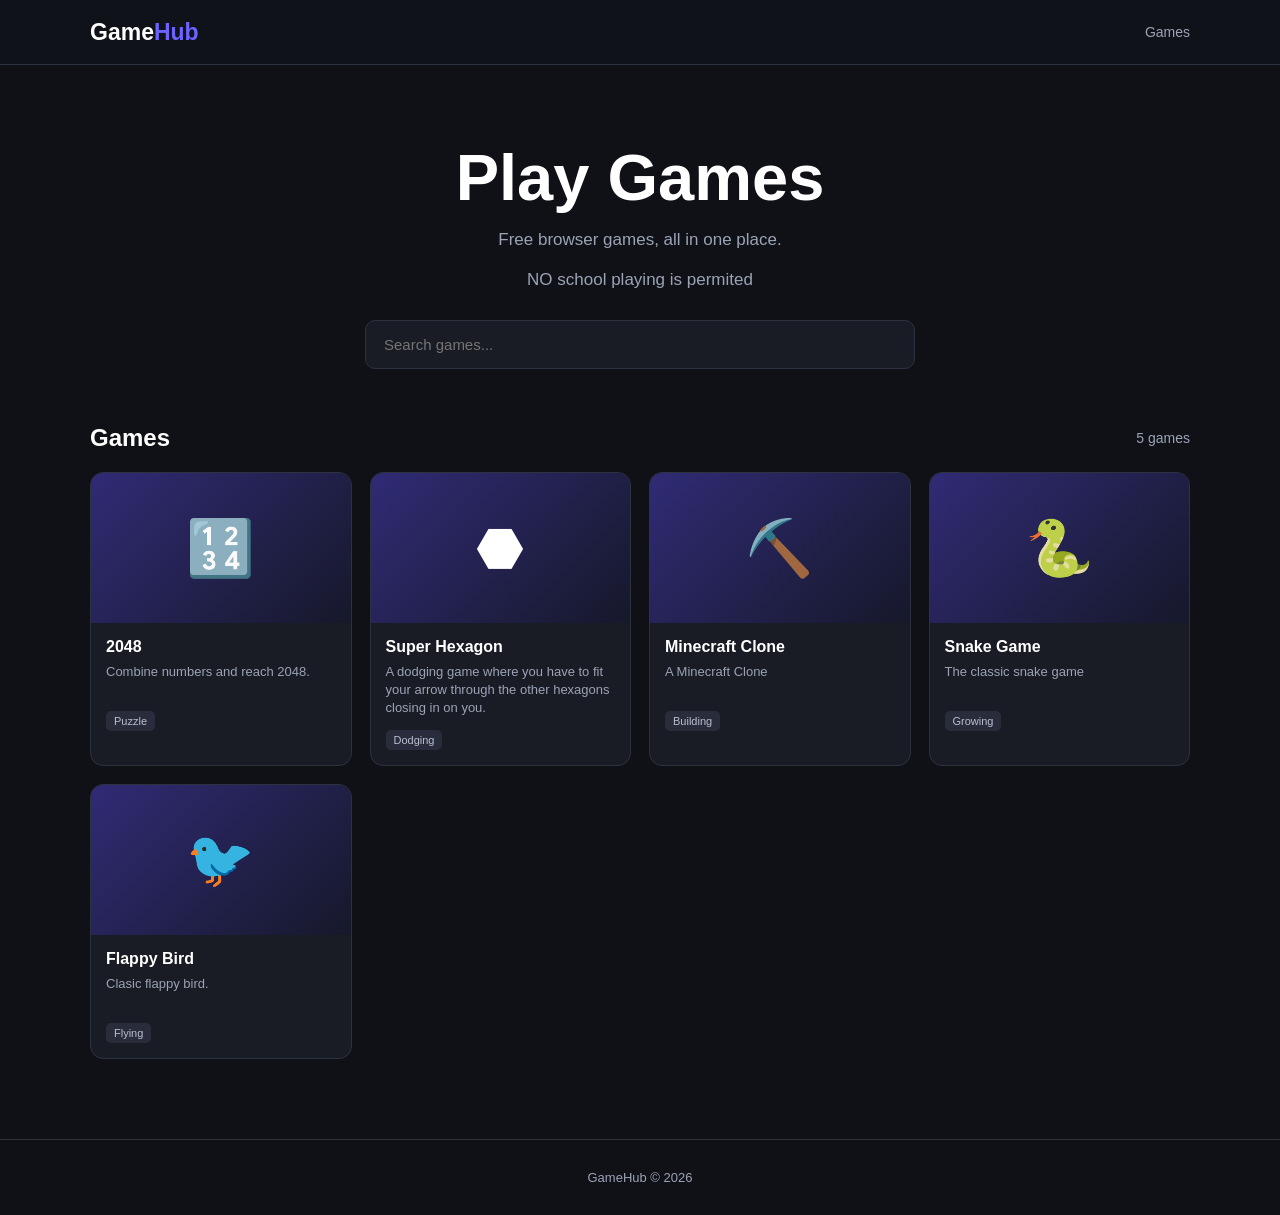
==== index.html @ d0a31885 "Update index.html" ====
<!DOCTYPE html>
<html lang="en">
<head>
    <meta charset="UTF-8">
    <meta name="viewport" content="width=device-width, initial-scale=1.0">
        <link rel="icon" type="image/png" href="favicon.png">

    <title>GameHub | unblocked home</title>

    <link rel="stylesheet" href="./style.css">
</head>

<body>

    <header>
        <div class="header-inner">
            <a href="#" class="logo">
                Game<span>Hub</span>
            </a>

            <nav>
                <a href="#games">Games</a>
            </nav>
        </div>
    </header>


    <main>

        <section class="hero">
            <h1>Play Games</h1>

            <p>
                Free browser games, all in one place.
        </br>
        </br>
                NO school playing is permited
            </p>

            <input
                id="searchInput"
                type="search"
                placeholder="Search games..."
            >
        </section>


        <section id="games" class="games-section">

            <div class="section-title">
                <h2>Games</h2>

                <span id="gameCount">
                    4 games
                </span>
            </div>


            <div id="gamesGrid" class="games-grid">
                <p class="loading">
                    Loading games...
                </p>
            </div>


            <div id="noResults" class="no-results hidden">
                <h3>No games found</h3>

                <p>
                    Try another search.
                </p>
            </div>

        </section>

    </main>


    <footer id="about">
        <p>
            GameHub © 2026
        </p>
    </footer>


    <!-- Game player -->

    <div id="gameModal" class="modal hidden">

        <div
            id="modalBackdrop"
            class="modal-backdrop"
        ></div>


        <div class="game-window">

            <div class="game-toolbar">

                <h2 id="modalTitle">
                    Game
                </h2>


                <div class="toolbar-buttons">

                    <button
                        id="fullscreenButton"
                        title="Fullscreen"
                    >
                        ⛶
                    </button>


                    <button
                        id="closeButton"
                        title="Close"
                    >
                        ×
                    </button>

                </div>

            </div>


            <div
                id="iframeContainer"
                class="iframe-container"
            >

                <iframe
                    id="gameFrame"
                    title="Game"
                    allowfullscreen
                ></iframe>

            </div>

        </div>

    </div>


    <script src="./app.js"></script>

</body>
</html>
---- style.css ----
* {
    box-sizing: border-box;
    margin: 0;
    padding: 0;
}

:root {
    --background: #0f1117;
    --card: #191c25;
    --card-hover: #222633;
    --border: #2d3240;
    --text: #ffffff;
    --muted: #9ba3b5;
    --purple: #6c63ff;
}

body {
    min-height: 100vh;

    background: var(--background);
    color: var(--text);

    font-family: Arial, Helvetica, sans-serif;
}


/* HEADER */

header {
    height: 65px;

    border-bottom: 1px solid var(--border);

    background: #101219;
}

.header-inner {
    width: min(1100px, calc(100% - 30px));

    height: 100%;

    margin: auto;

    display: flex;

    align-items: center;

    justify-content: space-between;
}

.logo {
    color: white;

    text-decoration: none;

    font-size: 23px;

    font-weight: bold;
}

.logo span {
    color: var(--purple);
}

nav {
    display: flex;

    gap: 25px;
}

nav a {
    color: var(--muted);

    text-decoration: none;

    font-size: 14px;
}

nav a:hover {
    color: white;
}


/* HERO */

.hero {
    width: min(900px, calc(100% - 30px));

    margin: auto;

    padding: 75px 0 55px;

    text-align: center;
}

.hero h1 {
    font-size: clamp(40px, 7vw, 65px);

    margin-bottom: 15px;
}

.hero p {
    color: var(--muted);

    font-size: 17px;

    margin-bottom: 30px;
}

#searchInput {
    width: min(550px, 100%);

    padding: 15px 18px;

    border: 1px solid var(--border);

    border-radius: 10px;

    outline: none;

    background: var(--card);

    color: white;

    font-size: 15px;
}

#searchInput:focus {
    border-color: var(--purple);

    box-shadow:
        0 0 0 3px
        rgba(108, 99, 255, 0.15);
}


/* GAMES */

.games-section {
    width: min(1100px, calc(100% - 30px));

    margin: auto;

    padding-bottom: 80px;
}

.section-title {
    display: flex;

    align-items: center;

    justify-content: space-between;

    margin-bottom: 20px;
}

.section-title h2 {
    font-size: 24px;
}

.section-title span {
    color: var(--muted);

    font-size: 14px;
}


/* GAME GRID */

.games-grid {
    display: grid;

    grid-template-columns:
        repeat(4, 1fr);

    gap: 18px;
}


/* GAME CARD */

.game-card {
    overflow: hidden;

    border: 1px solid var(--border);

    border-radius: 13px;

    background: var(--card);

    cursor: pointer;

    transition:
        transform 0.2s,
        background 0.2s,
        border-color 0.2s;
}

.game-card:hover {
    transform: translateY(-4px);

    background: var(--card-hover);

    border-color: #444b5c;
}


.game-thumbnail {
    height: 150px;

    display: flex;

    align-items: center;

    justify-content: center;

    background:
        linear-gradient(
            135deg,
            #302b75,
            #16182a
        );
}

.game-thumbnail img {
    width: 100%;
    height: 100%;

    object-fit: cover;
}

.game-icon {
    font-size: 55px;
}


.game-info {
    padding: 15px;
}

.game-info h3 {
    font-size: 16px;

    margin-bottom: 7px;
}

.game-info p {
    color: var(--muted);

    font-size: 13px;

    line-height: 1.4;

    min-height: 36px;
}


.tag {
    display: inline-block;

    margin-top: 12px;

    padding: 4px 8px;

    border-radius: 5px;

    background: #292d3b;

    color: #b8bfd0;

    font-size: 11px;
}


/* LOADING */

.loading {
    grid-column: 1 / -1;

    text-align: center;

    color: var(--muted);

    padding: 50px;
}

.no-results {
    text-align: center;

    padding: 60px 20px;

    color: var(--muted);
}

.no-results h3 {
    color: white;

    margin-bottom: 8px;
}

.hidden {
    display: none !important;
}


/* MODAL */

.modal {
    position: fixed;

    inset: 0;

    z-index: 1000;

    display: flex;

    align-items: center;

    justify-content: center;

    padding: 15px;
}

.modal-backdrop {
    position: absolute;

    inset: 0;

    background: rgba(0, 0, 0, 0.85);
}

.game-window {
    position: relative;

    z-index: 1;

    width: min(1200px, 100%);

    height: min(800px, 92vh);

    overflow: hidden;

    display: flex;

    flex-direction: column;

    border: 1px solid var(--border);

    border-radius: 12px;

    background: black;
}

.game-toolbar {
    height: 52px;

    flex-shrink: 0;

    display: flex;

    align-items: center;

    justify-content: space-between;

    padding: 0 10px 0 17px;

    background: var(--card);

    border-bottom: 1px solid var(--border);
}

.game-toolbar h2 {
    font-size: 15px;
}

.toolbar-buttons {
    display: flex;

    gap: 6px;
}

.toolbar-buttons button {
    width: 35px;
    height: 35px;

    border: none;

    border-radius: 7px;

    background: #292d39;

    color: white;

    cursor: pointer;

    font-size: 20px;
}

.toolbar-buttons button:hover {
    background: #3a3f4e;
}

.iframe-container {
    flex: 1;

    min-height: 0;
}

#gameFrame {
    width: 100%;
    height: 100%;

    display: block;

    border: none;

    background: white;
}


/* FOOTER */

footer {
    padding: 30px;

    border-top: 1px solid var(--border);

    text-align: center;

    color: var(--muted);

    font-size: 13px;
}


/* RESPONSIVE */

@media (max-width: 850px) {

    .games-grid {
        grid-template-columns:
            repeat(3, 1fr);
    }

}

@media (max-width: 600px) {

    .games-grid {
        grid-template-columns:
            repeat(2, 1fr);

        gap: 12px;
    }

    .game-thumbnail {
        height: 120px;
    }

}

@media (max-width: 400px) {

    .games-grid {
        grid-template-columns: 1fr;
    }

}
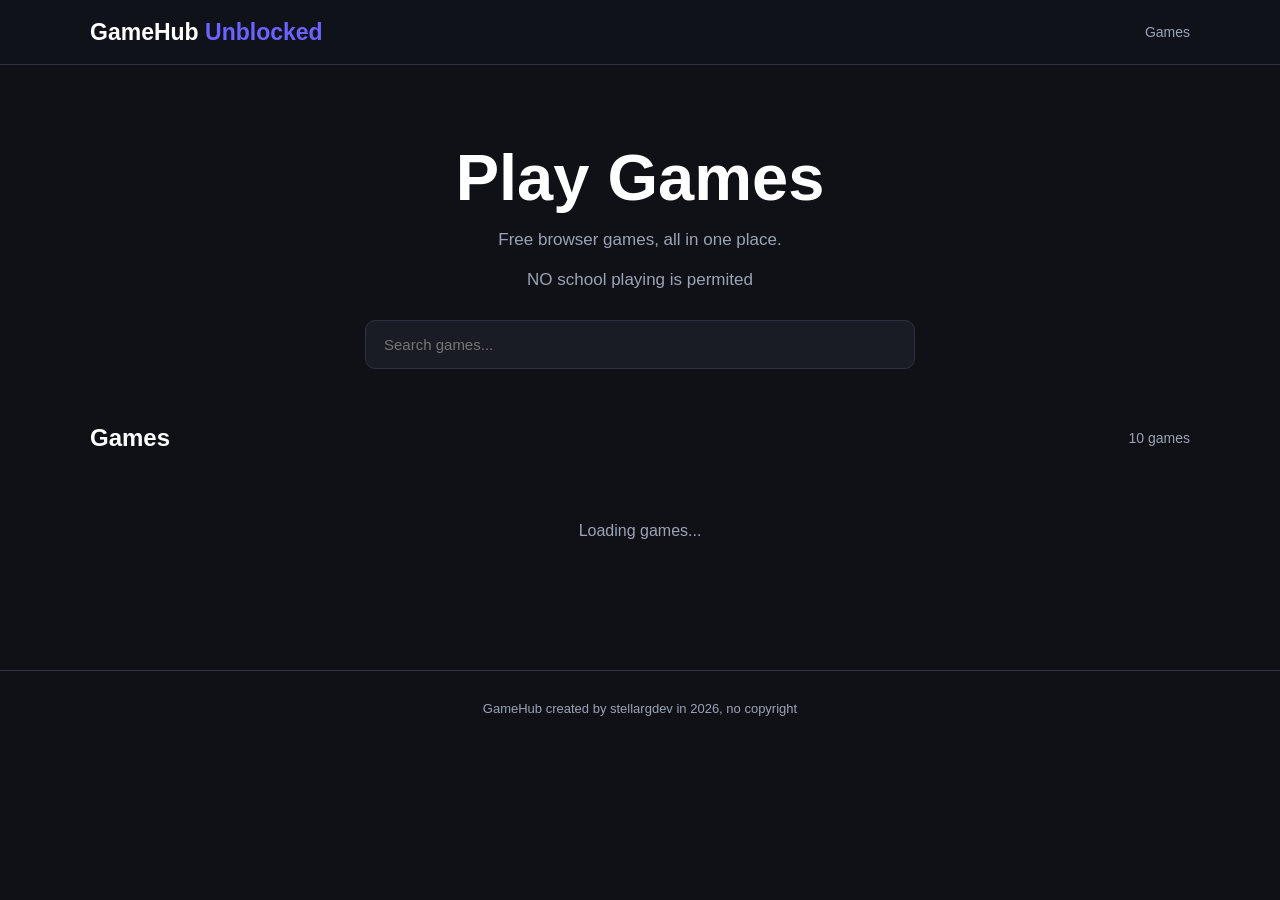
==== commit 35ff9bab: "Update index.html" ====
--- a/index.html
+++ b/index.html
@@ -15,7 +15,7 @@
     <header>
         <div class="header-inner">
             <a href="#" class="logo">
-                Game<span>Hub</span>
+                GameHub<span> Unblocked</span>
             </a>
 
             <nav>
@@ -51,7 +51,7 @@
                 <h2>Games</h2>
 
                 <span id="gameCount">
-                    4 games
+                     10 games
                 </span>
             </div>
 
@@ -78,7 +78,7 @@
 
     <footer id="about">
         <p>
-            GameHub © 2026
+            GameHub created by stellargdev in 2026, no copyright
         </p>
     </footer>
 
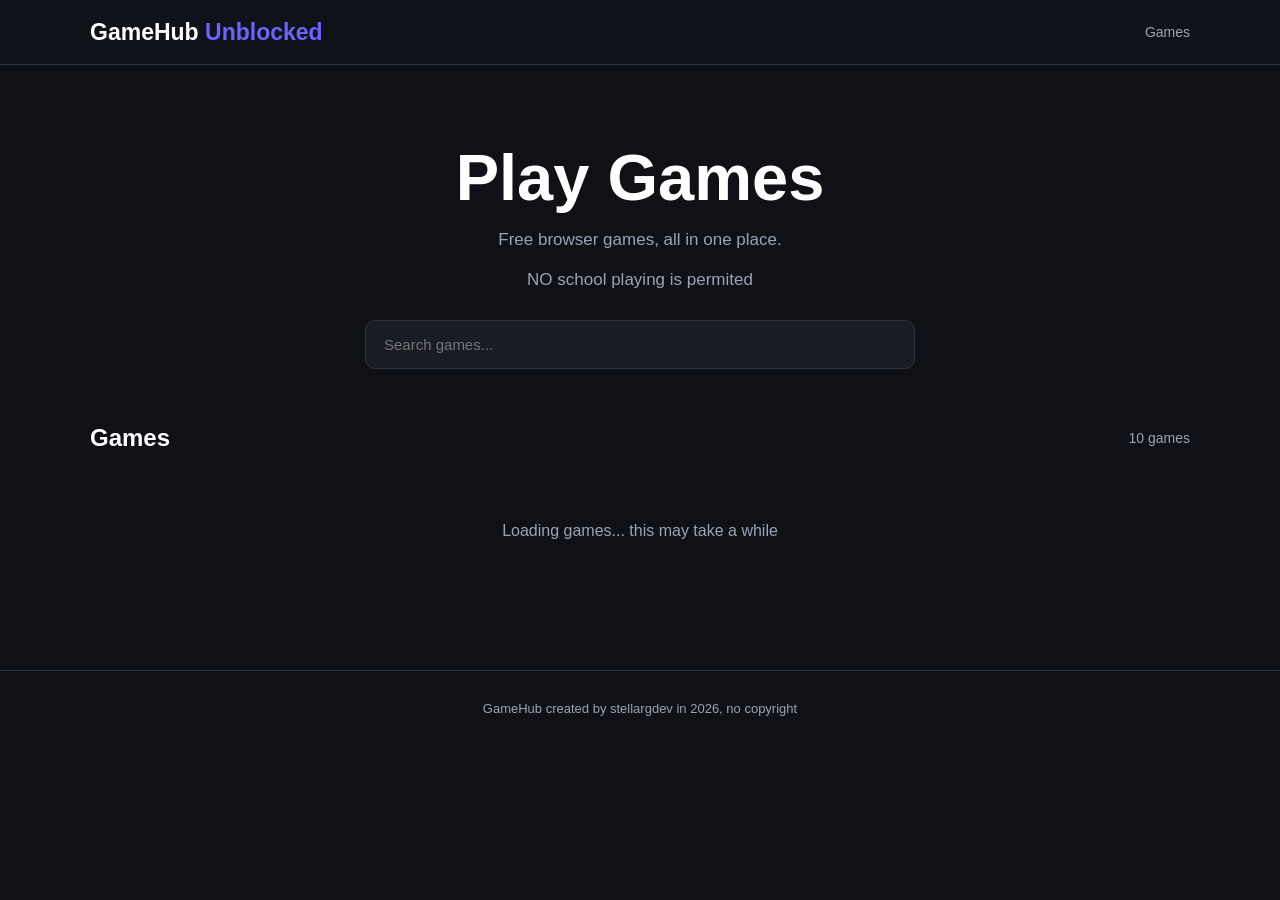
==== commit fb43906b: "Update index.html Updated loading message to indicate potential delay." ====
--- a/index.html
+++ b/index.html
@@ -5,7 +5,7 @@
     <meta name="viewport" content="width=device-width, initial-scale=1.0">
         <link rel="icon" type="image/png" href="favicon.png">
 
-    <title>GameHub | unblocked home</title>
+    <title>GameHub | unblocked games</title>
 
     <link rel="stylesheet" href="./style.css">
 </head>
@@ -58,10 +58,9 @@
 
             <div id="gamesGrid" class="games-grid">
                 <p class="loading">
-                    Loading games...
+                    Loading games... this may take a while
                 </p>
             </div>
-
 
             <div id="noResults" class="no-results hidden">
                 <h3>No games found</h3>
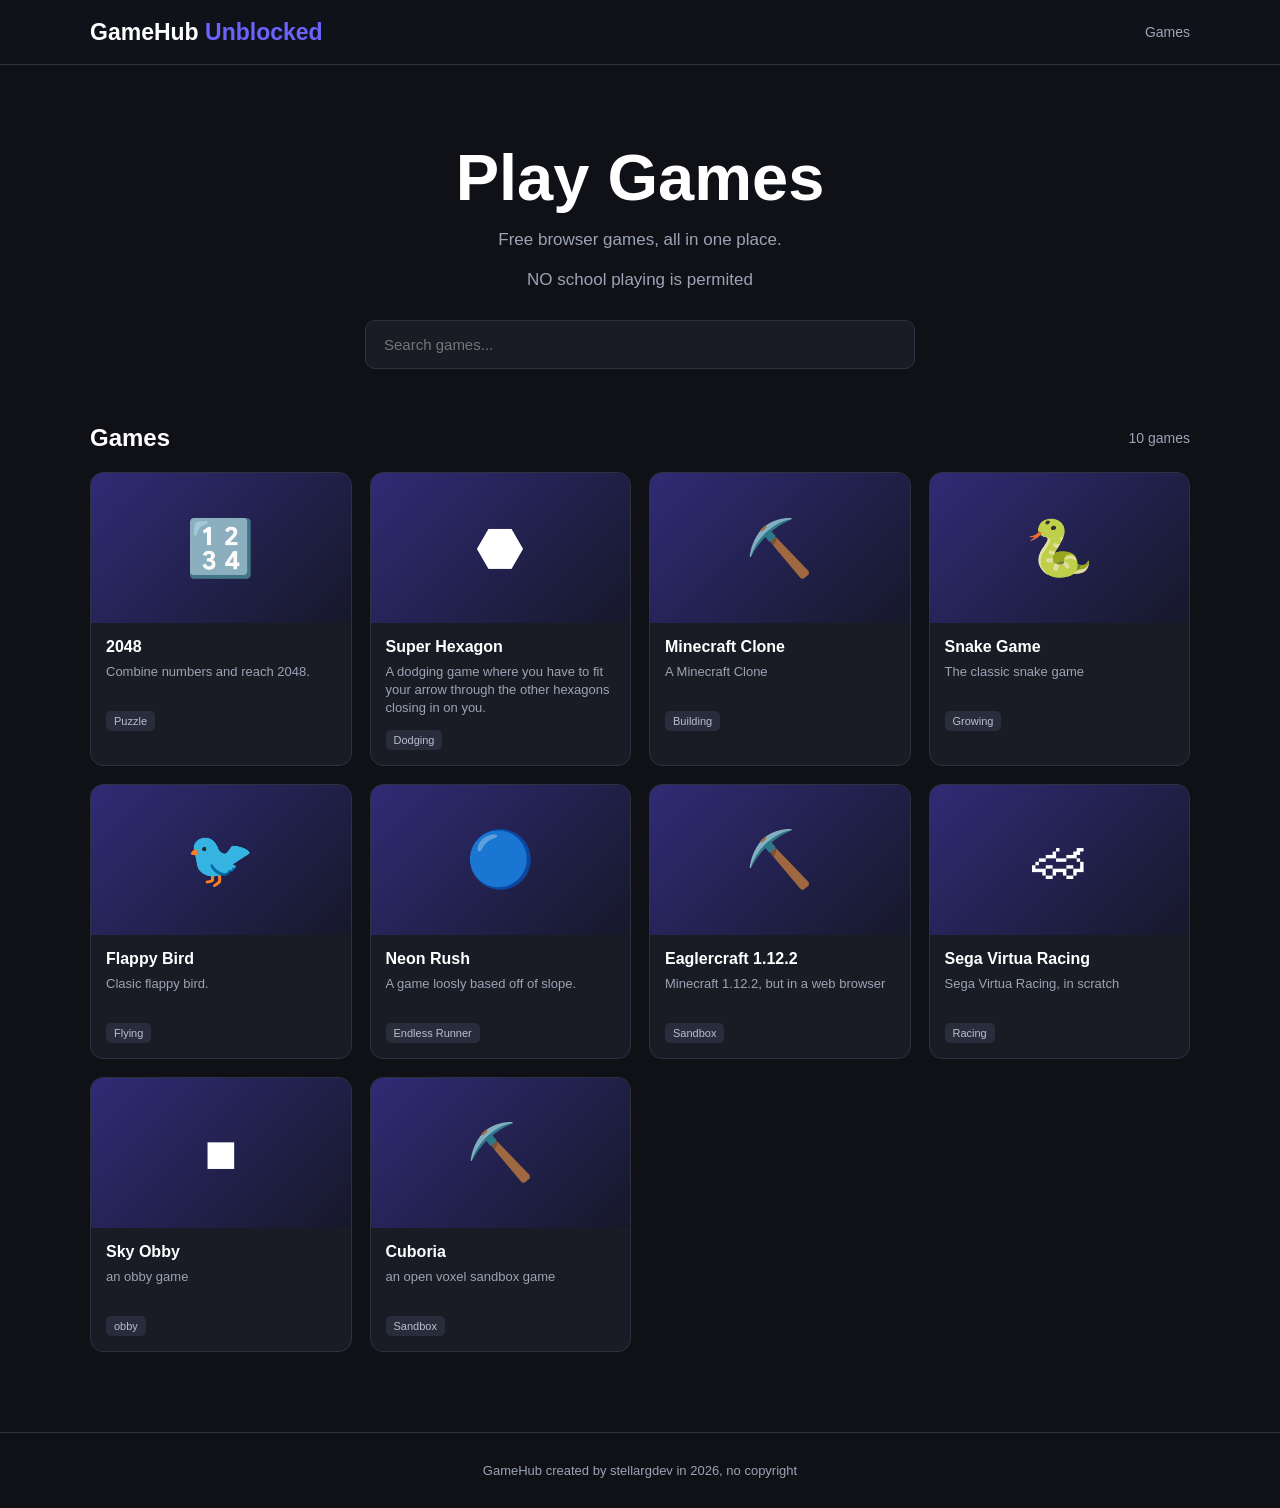
==== commit d8c557cb: "Update index.html" ====
--- a/index.html
+++ b/index.html
@@ -58,7 +58,7 @@
 
             <div id="gamesGrid" class="games-grid">
                 <p class="loading">
-                    Loading games... this may take a while
+                    Loading games...
                 </p>
             </div>
 
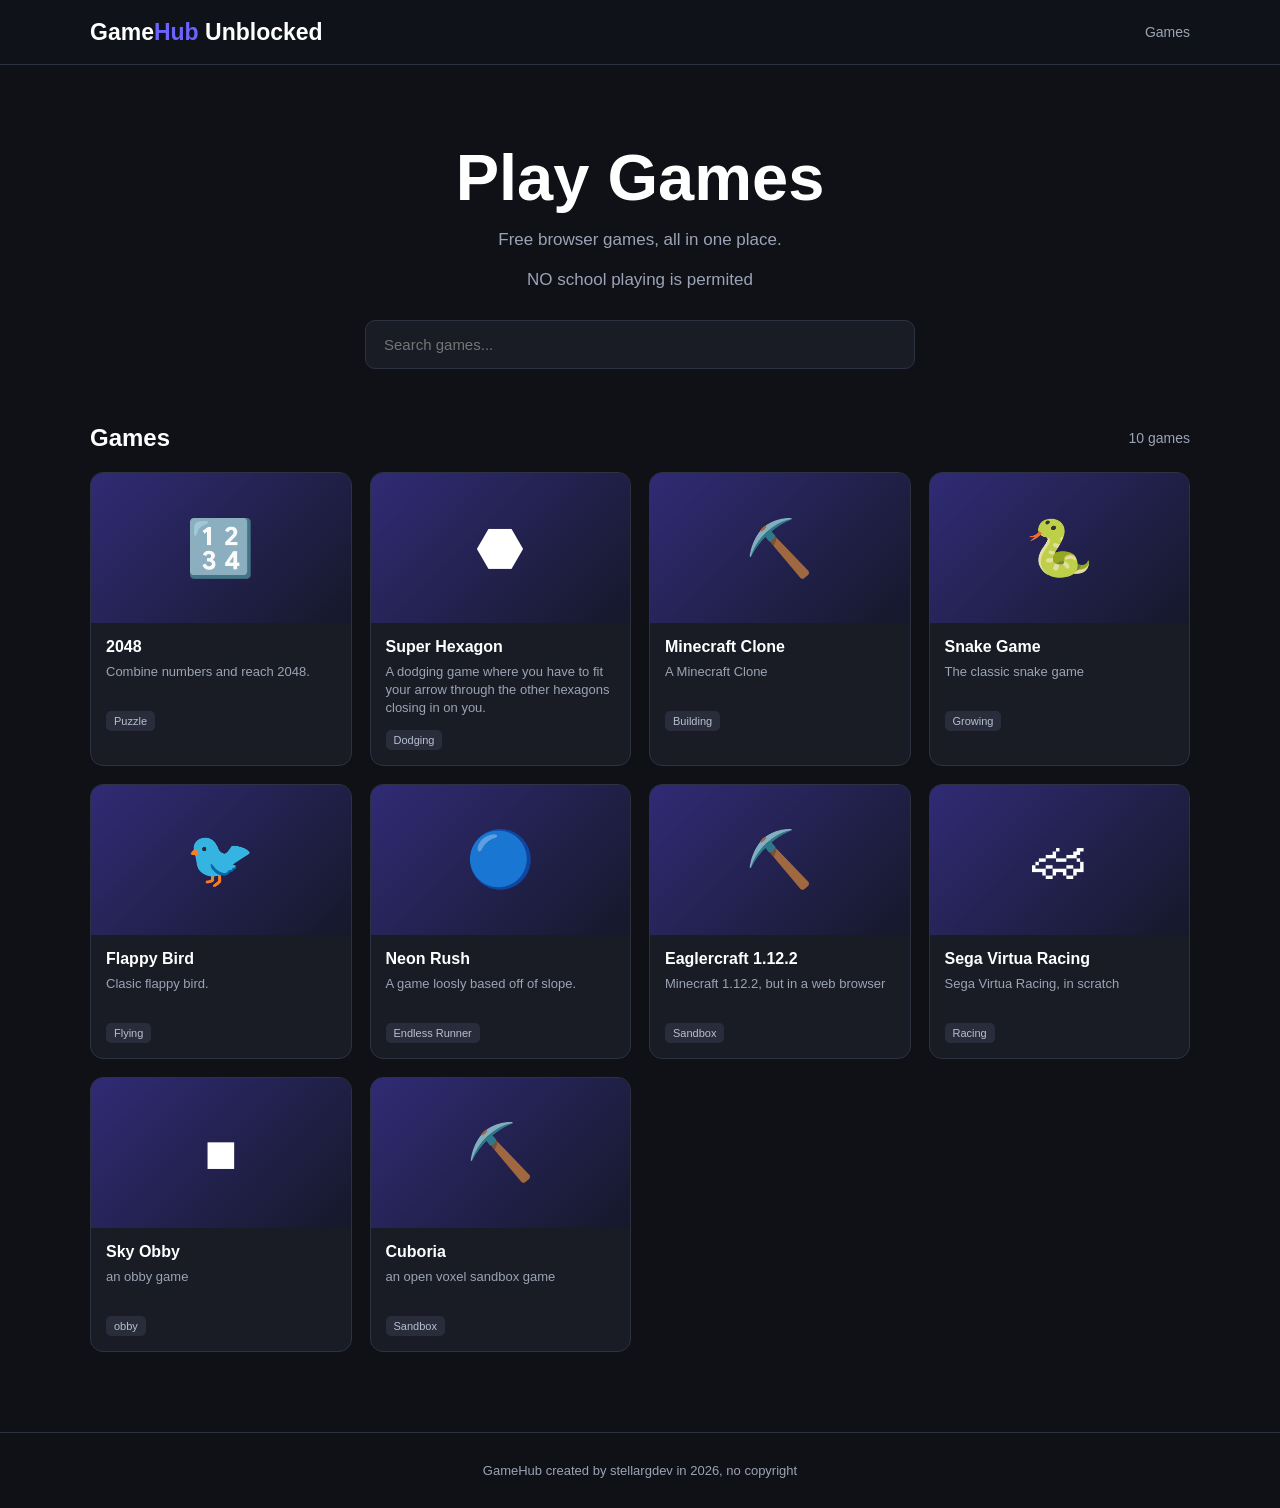
==== commit b00a4cfd: "Update index.html" ====
--- a/index.html
+++ b/index.html
@@ -15,7 +15,7 @@
     <header>
         <div class="header-inner">
             <a href="#" class="logo">
-                GameHub<span> Unblocked</span>
+                Game<span>Hub</span> Unblocked
             </a>
 
             <nav>
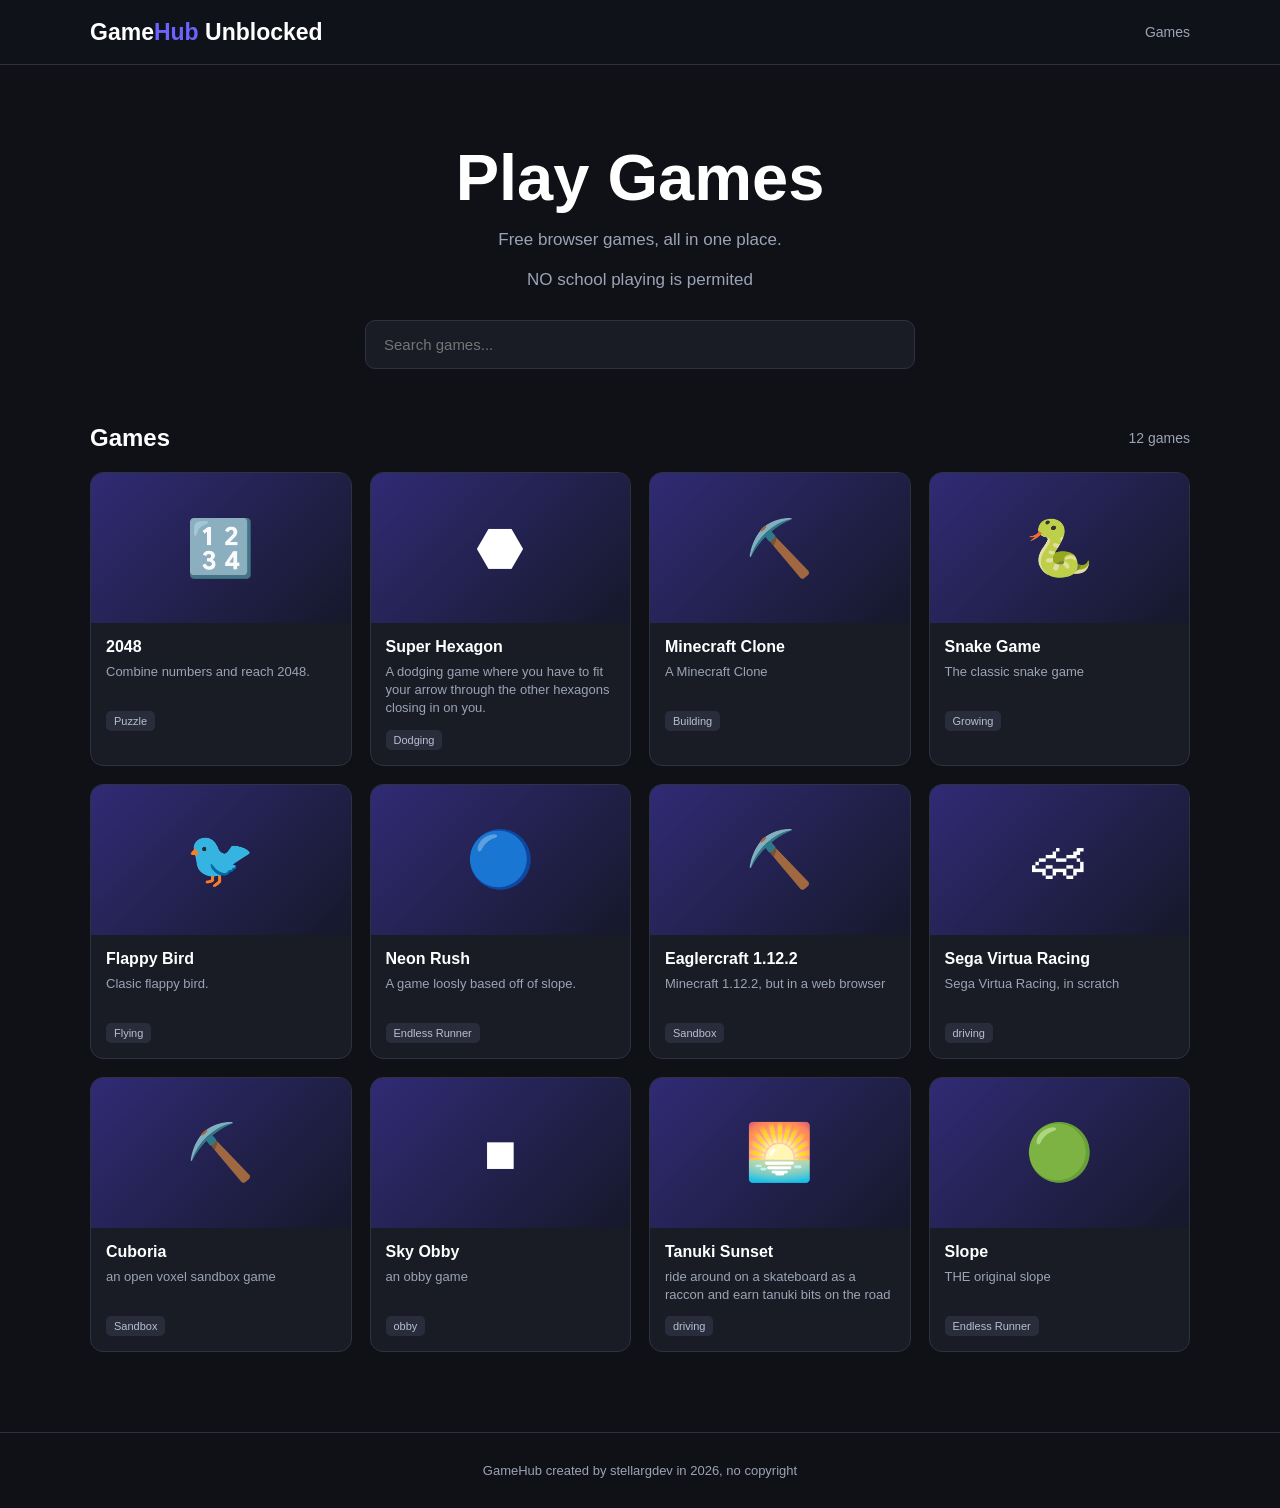
==== commit 8e1b0fb0: "Update index.html" ====
--- a/index.html
+++ b/index.html
@@ -51,7 +51,7 @@
                 <h2>Games</h2>
 
                 <span id="gameCount">
-                     10 games
+                     12 games
                 </span>
             </div>
 
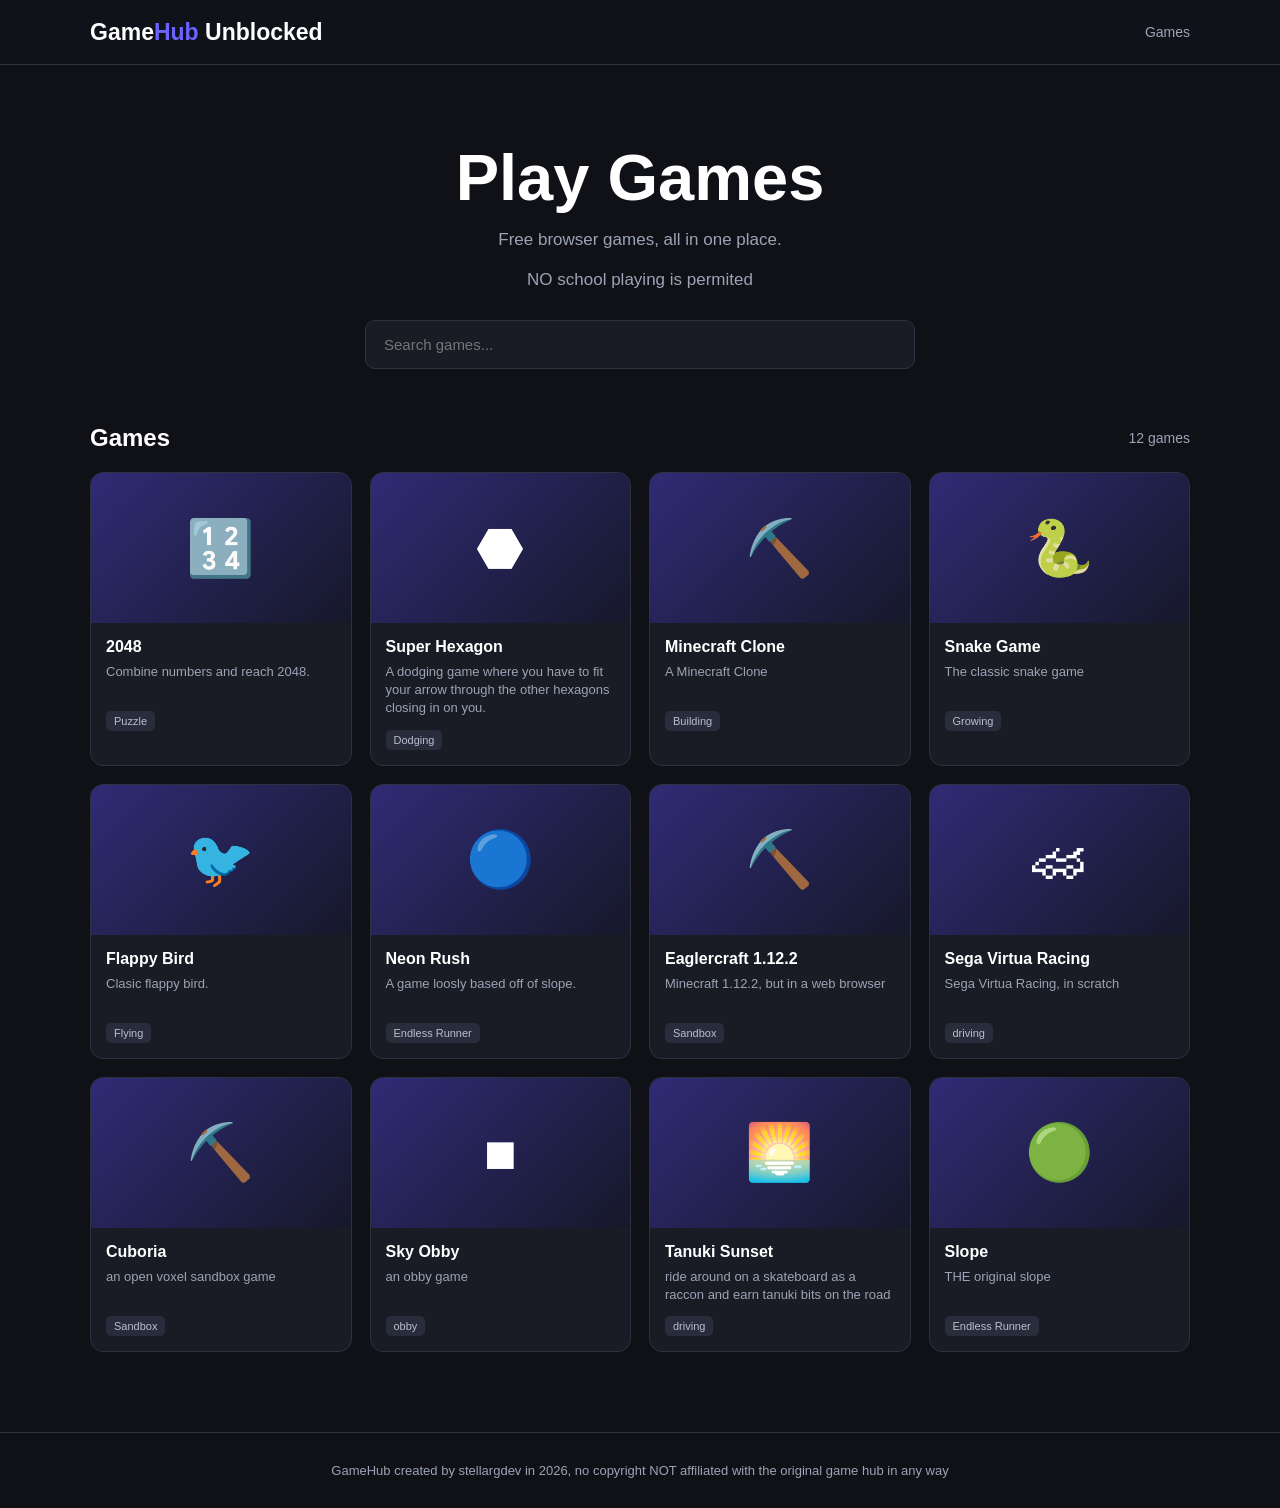
==== commit 26c82f72: "Update index.html" ====
--- a/index.html
+++ b/index.html
@@ -77,7 +77,7 @@
 
     <footer id="about">
         <p>
-            GameHub created by stellargdev in 2026, no copyright
+            GameHub created by stellargdev in 2026, no copyright NOT affiliated with the original game hub in any way
         </p>
     </footer>
 
